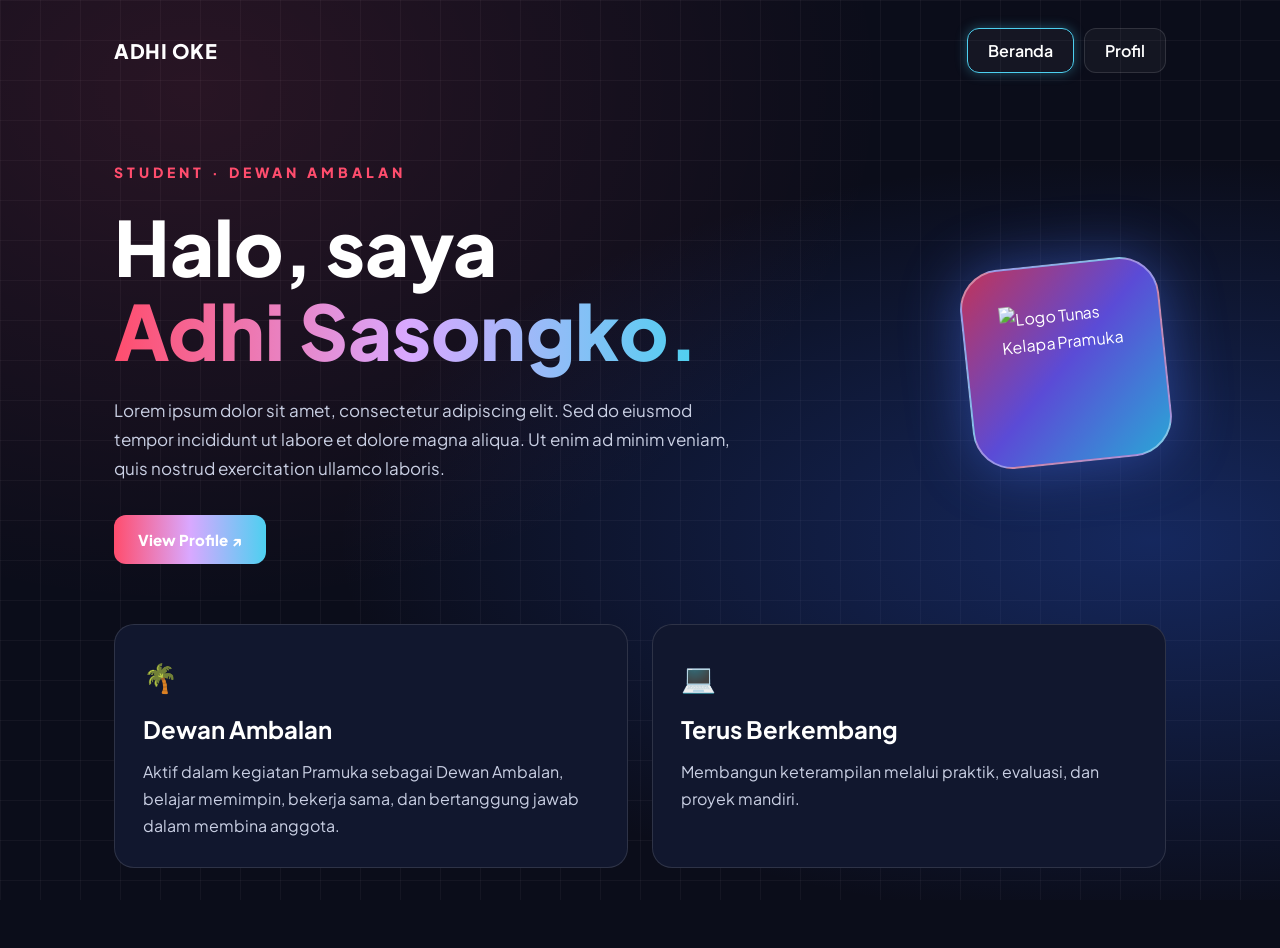
==== index.html @ 1aafddc0 "Add files via upload" ====
<!DOCTYPE html>
<html lang="id">
<head>
  <meta charset="UTF-8">
  <meta name="viewport" content="width=device-width, initial-scale=1.0">
  <title>Adhi Oke | Adhi Sasongko</title>
  <link rel="preconnect" href="https://fonts.googleapis.com">
  <link rel="preconnect" href="https://fonts.gstatic.com" crossorigin>
  <link href="https://fonts.googleapis.com/css2?family=Plus+Jakarta+Sans:wght@400;600;800&display=swap" rel="stylesheet">
  <link rel="stylesheet" href="style.css">
</head>
<body>

  <!-- NAVBAR -->
  <nav class="navbar">
    <a href="#" class="brand">ADHI OKE</a>
    <div class="menu">
      <a href="index.html" class="menu-btn aktif">Beranda</a>
      <a href="profil.html" class="menu-btn">Profil</a>
    </div>
  </nav>

  <!-- HERO -->
  <header class="hero">
    <div class="hero-teks">
      <p class="label">STUDENT · DEWAN AMBALAN</p>

      <h1>
        Halo, saya<br>
        <span class="gradasi">Adhi Sasongko.</span>
      </h1>

      <p class="deskripsi">
        Lorem ipsum dolor sit amet, consectetur adipiscing elit. Sed do eiusmod
        tempor incididunt ut labore et dolore magna aliqua. Ut enim ad minim
        veniam, quis nostrud exercitation ullamco laboris.
      </p>

      <div class="tombol">
        <a href="profil.html" class="btn btn-utama">View Profile ↗</a>
      </div>
    </div>

    <!-- LOGO TUNAS KELAPA -->
    <div class="logo-kotak" aria-label="Logo tunas kelapa">
      <img src="logo-pramuka.png" alt="Logo Tunas Kelapa Pramuka" style="width:100%;height:100%;display:block;object-fit:contain;">
    </div>
  </header>

  <!-- KARTU -->
  <section class="kartu-wrap" id="tentang">
    <article class="kartu">
      <div class="ikon">🌴</div>
      <h2>Dewan Ambalan</h2>
      <p>
        Aktif dalam kegiatan Pramuka sebagai Dewan Ambalan, belajar memimpin,
        bekerja sama, dan bertanggung jawab dalam membina anggota.
      </p>
    </article>

    <article class="kartu">
      <div class="ikon">💻</div>
      <h2>Terus Berkembang</h2>
      <p>
        Membangun keterampilan melalui praktik, evaluasi, dan proyek mandiri.
      </p>
    </article>
  </section>

</body>
</html>
---- style.css ----
* {
  margin: 0;
  padding: 0;
  box-sizing: border-box;
}

:root {
  --bg: #0b0d1a;
  --kartu: #11172e;
  --garis: rgba(255, 255, 255, 0.12);
  --teks: #ffffff;
  --teks-redup: #c9cfe3;
  --merah: #ff4d6d;
  --ungu: #d9a8ff;
  --biru: #4dd0f0;
  --gradasi: linear-gradient(90deg, var(--merah), var(--ungu), var(--biru));
}

html {
  scroll-behavior: smooth;
}

body {
  font-family: "Plus Jakarta Sans", Arial, sans-serif;
  color: var(--teks);
  line-height: 1.7;
  min-height: 100vh;
  background-color: var(--bg);
  /* cahaya + garis kotak-kotak */
  background-image:
    radial-gradient(ellipse at 15% 10%, rgba(255, 77, 109, 0.12), transparent 45%),
    radial-gradient(ellipse at 90% 60%, rgba(40, 90, 220, 0.35), transparent 50%),
    linear-gradient(rgba(255, 255, 255, 0.04) 1px, transparent 1px),
    linear-gradient(90deg, rgba(255, 255, 255, 0.04) 1px, transparent 1px);
  background-size: auto, auto, 40px 40px, 40px 40px;
  background-attachment: fixed;
}

a {
  color: inherit;
  text-decoration: none;
}

/* ---------- NAVBAR ---------- */
.navbar {
  max-width: 1100px;
  margin: 0 auto;
  padding: 28px 24px;
  display: flex;
  justify-content: space-between;
  align-items: center;
}

.brand {
  font-weight: 800;
  font-size: 20px;
  letter-spacing: 0.5px;
}

.menu-btn {
  display: inline-block;
  padding: 8px 20px;
  border-radius: 12px;
  font-weight: 600;
  border: 1px solid var(--garis);
  background: rgba(255, 255, 255, 0.04);
}

.menu-btn.aktif {
  border-color: var(--biru);
  box-shadow: 0 0 12px rgba(77, 208, 240, 0.35);
}

/* ---------- HERO ---------- */
.hero {
  max-width: 1100px;
  margin: 0 auto;
  padding: 60px 24px 40px;
  display: flex;
  align-items: center;
  justify-content: space-between;
  gap: 40px;
}

.hero-teks {
  max-width: 640px;
}

.label {
  color: var(--merah);
  font-weight: 800;
  font-size: 14px;
  letter-spacing: 4px;
  margin-bottom: 20px;
}

h1 {
  font-size: clamp(42px, 7vw, 76px);
  line-height: 1.1;
  font-weight: 800;
  margin-bottom: 24px;
}

.gradasi {
  background: var(--gradasi);
  -webkit-background-clip: text;
  background-clip: text;
  color: transparent;
}

.deskripsi {
  color: var(--teks-redup);
  font-size: 17px;
  margin-bottom: 32px;
}

.tombol {
  display: flex;
  gap: 12px;
  flex-wrap: wrap;
}

.btn {
  display: inline-block;
  padding: 12px 24px;
  border-radius: 12px;
  font-weight: 800;
  font-size: 15px;
}

.btn-utama {
  background: var(--gradasi);
  color: #fff;
  transition: transform 0.2s;
}

.btn-utama:hover {
  transform: translateY(-2px);
}

/* ---------- LOGO ---------- */
.logo-kotak {
  flex-shrink: 0;
  width: 200px;
  height: 200px;
  padding: 36px;
  border-radius: 40px;
  transform: rotate(-6deg);
  background: linear-gradient(135deg, #c0345a 0%, #5b4bd6 50%, #2aa6d6 100%);
  border: 2px solid rgba(255, 255, 255, 0.4);
  box-shadow: 0 0 60px rgba(77, 120, 255, 0.45);
}

.logo-kotak img {
  width: 100%;
  height: 100%;
}

/* ---------- KARTU ---------- */
.kartu-wrap {
  max-width: 1100px;
  margin: 0 auto;
  padding: 20px 24px 80px;
  display: grid;
  grid-template-columns: 1fr 1fr;
  gap: 24px;
}

.kartu {
  background: var(--kartu);
  border: 1px solid var(--garis);
  border-radius: 20px;
  padding: 28px;
}

.ikon {
  font-size: 28px;
  margin-bottom: 8px;
}

.kartu h2 {
  font-size: 24px;
  margin-bottom: 8px;
}

.kartu p {
  color: var(--teks-redup);
}

/* ---------- HP / LAYAR KECIL ---------- */
@media (max-width: 800px) {
  .hero {
    flex-direction: column-reverse;
    align-items: flex-start;
    padding-top: 30px;
  }

  .logo-kotak {
    width: 140px;
    height: 140px;
    padding: 26px;
    border-radius: 30px;
  }

  .kartu-wrap {
    grid-template-columns: 1fr;
  }
}

/* ===================== MENU & NAVBAR (tambahan) ===================== */
.navbar {
  flex-wrap: wrap;
  gap: 16px;
}

.menu {
  display: flex;
  gap: 10px;
  flex-wrap: wrap;
}

/* ===================== HALAMAN PROFIL ===================== */
.halaman {
  max-width: 700px;
  margin: 0 auto;
  padding: 30px 24px 40px;
}

.judul-halaman {
  font-size: clamp(36px, 8vw, 56px);
  margin-bottom: 16px;
}

.pengantar {
  color: var(--teks-redup);
  font-size: 17px;
  margin-bottom: 32px;
}

/* kartu foto */
.kartu-profil {
  text-align: center;
  padding: 32px 24px;
  margin-bottom: 24px;
  border-radius: 28px;
  border: 1px solid rgba(160, 120, 255, 0.5);
  background: linear-gradient(160deg, rgba(60, 30, 90, 0.5), rgba(15, 20, 50, 0.9));
}

.foto-profil {
  width: 200px;
  height: 200px;
  margin: 0 auto 20px;
  border-radius: 40px;
  overflow: hidden;
  border: 2px solid rgba(180, 140, 255, 0.7);
  box-shadow: 0 0 40px rgba(120, 90, 255, 0.4);
}

.foto-profil img {
  width: 100%;
  height: 100%;
  object-fit: cover;
  display: block;
}

.kartu-profil h2 {
  font-size: 30px;
  margin-bottom: 4px;
}

.sub {
  color: var(--teks-redup);
  margin-bottom: 16px;
}

.badge {
  display: inline-flex;
  align-items: center;
  gap: 8px;
  padding: 8px 18px;
  border-radius: 999px;
  color: #5dffb0;
  font-weight: 600;
  font-size: 15px;
  border: 1px solid rgba(93, 255, 176, 0.4);
  background: rgba(93, 255, 176, 0.08);
}

.badge i {
  width: 8px;
  height: 8px;
  border-radius: 50%;
  background: #5dffb0;
}

/* kartu informasi */
.kartu-info {
  background: var(--kartu);
  border: 1px solid var(--garis);
  border-radius: 28px;
  padding: 28px 28px 16px;
  margin-bottom: 28px;
}

.kartu-info h2 {
  font-size: 26px;
  margin-bottom: 12px;
}

.baris {
  display: flex;
  justify-content: space-between;
  gap: 16px;
  padding: 16px 0;
  border-bottom: 1px solid var(--garis);
}

.baris:last-child {
  border-bottom: none;
}

.baris dt {
  color: var(--teks-redup);
}

.baris dd {
  text-align: right;
  font-weight: 600;
}

.btn-outline {
  border: 1px solid var(--garis);
  background: rgba(255, 255, 255, 0.04);
}

.btn-outline:hover {
  border-color: var(--biru);
}

.footer {
  text-align: center;
  color: var(--teks-redup);
  font-size: 14px;
  padding: 28px 20px;
  border-top: 1px solid var(--garis);
}
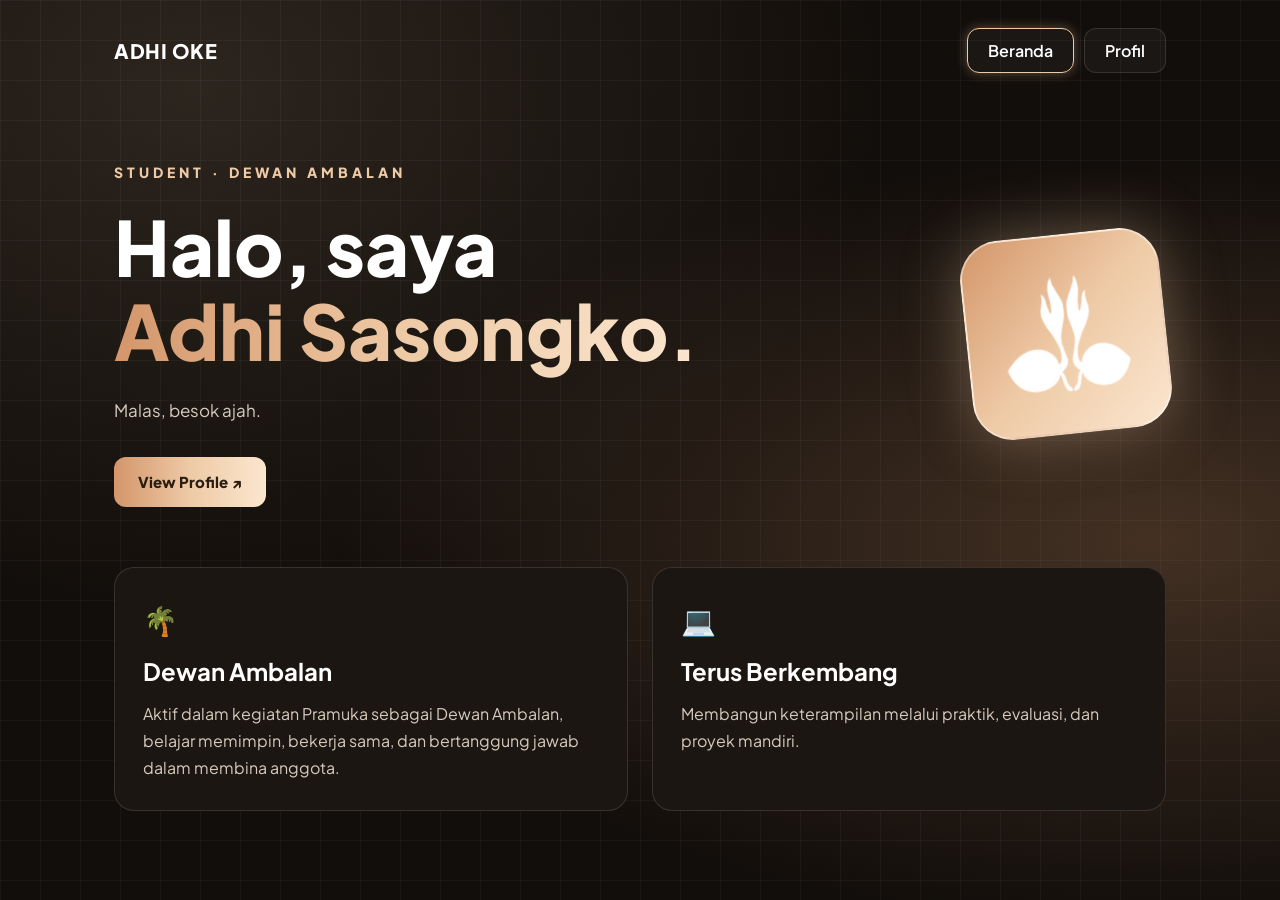
==== commit b425f8f6: "Update paragraph text in index.html" ====
--- a/index.html
+++ b/index.html
@@ -31,9 +31,7 @@
       </h1>
 
       <p class="deskripsi">
-        Lorem ipsum dolor sit amet, consectetur adipiscing elit. Sed do eiusmod
-        tempor incididunt ut labore et dolore magna aliqua. Ut enim ad minim
-        veniam, quis nostrud exercitation ullamco laboris.
+        Malas, besok ajah.
       </p>
 
       <div class="tombol">
--- a/style.css
+++ b/style.css
@@ -5,15 +5,15 @@
 }
 
 :root {
-  --bg: #0b0d1a;
-  --kartu: #11172e;
+  --bg: #120e0b;
+  --kartu: #1c1612;
   --garis: rgba(255, 255, 255, 0.12);
   --teks: #ffffff;
-  --teks-redup: #c9cfe3;
-  --merah: #ff4d6d;
-  --ungu: #d9a8ff;
-  --biru: #4dd0f0;
-  --gradasi: linear-gradient(90deg, var(--merah), var(--ungu), var(--biru));
+  --teks-redup: #d6cabd;
+  --utama: #EECAA6;          /* warna utama */
+  --utama-gelap: #d4966a;
+  --utama-terang: #fbe6cf;
+  --gradasi: linear-gradient(90deg, var(--utama-gelap), var(--utama), var(--utama-terang));
 }
 
 html {
@@ -28,8 +28,8 @@
   background-color: var(--bg);
   /* cahaya + garis kotak-kotak */
   background-image:
-    radial-gradient(ellipse at 15% 10%, rgba(255, 77, 109, 0.12), transparent 45%),
-    radial-gradient(ellipse at 90% 60%, rgba(40, 90, 220, 0.35), transparent 50%),
+    radial-gradient(ellipse at 15% 10%, rgba(238, 202, 166, 0.12), transparent 45%),
+    radial-gradient(ellipse at 90% 60%, rgba(212, 150, 106, 0.25), transparent 50%),
     linear-gradient(rgba(255, 255, 255, 0.04) 1px, transparent 1px),
     linear-gradient(90deg, rgba(255, 255, 255, 0.04) 1px, transparent 1px);
   background-size: auto, auto, 40px 40px, 40px 40px;
@@ -67,8 +67,8 @@
 }
 
 .menu-btn.aktif {
-  border-color: var(--biru);
-  box-shadow: 0 0 12px rgba(77, 208, 240, 0.35);
+  border-color: var(--utama);
+  box-shadow: 0 0 12px rgba(238, 202, 166, 0.35);
 }
 
 /* ---------- HERO ---------- */
@@ -87,7 +87,7 @@
 }
 
 .label {
-  color: var(--merah);
+  color: var(--utama);
   font-weight: 800;
   font-size: 14px;
   letter-spacing: 4px;
@@ -130,7 +130,7 @@
 
 .btn-utama {
   background: var(--gradasi);
-  color: #fff;
+  color: #2a1d12;
   transition: transform 0.2s;
 }
 
@@ -146,9 +146,9 @@
   padding: 36px;
   border-radius: 40px;
   transform: rotate(-6deg);
-  background: linear-gradient(135deg, #c0345a 0%, #5b4bd6 50%, #2aa6d6 100%);
+  background: linear-gradient(135deg, #d4966a 0%, #EECAA6 50%, #fbe6cf 100%);
   border: 2px solid rgba(255, 255, 255, 0.4);
-  box-shadow: 0 0 60px rgba(77, 120, 255, 0.45);
+  box-shadow: 0 0 60px rgba(238, 202, 166, 0.35);
 }
 
 .logo-kotak img {
@@ -243,8 +243,8 @@
   padding: 32px 24px;
   margin-bottom: 24px;
   border-radius: 28px;
-  border: 1px solid rgba(160, 120, 255, 0.5);
-  background: linear-gradient(160deg, rgba(60, 30, 90, 0.5), rgba(15, 20, 50, 0.9));
+  border: 1px solid rgba(238, 202, 166, 0.5);
+  background: linear-gradient(160deg, rgba(90, 60, 35, 0.5), rgba(25, 18, 12, 0.9));
 }
 
 .foto-profil {
@@ -253,8 +253,8 @@
   margin: 0 auto 20px;
   border-radius: 40px;
   overflow: hidden;
-  border: 2px solid rgba(180, 140, 255, 0.7);
-  box-shadow: 0 0 40px rgba(120, 90, 255, 0.4);
+  border: 2px solid rgba(238, 202, 166, 0.7);
+  box-shadow: 0 0 40px rgba(238, 202, 166, 0.3);
 }
 
 .foto-profil img {
@@ -335,7 +335,7 @@
 }
 
 .btn-outline:hover {
-  border-color: var(--biru);
+  border-color: var(--utama);
 }
 
 .footer {
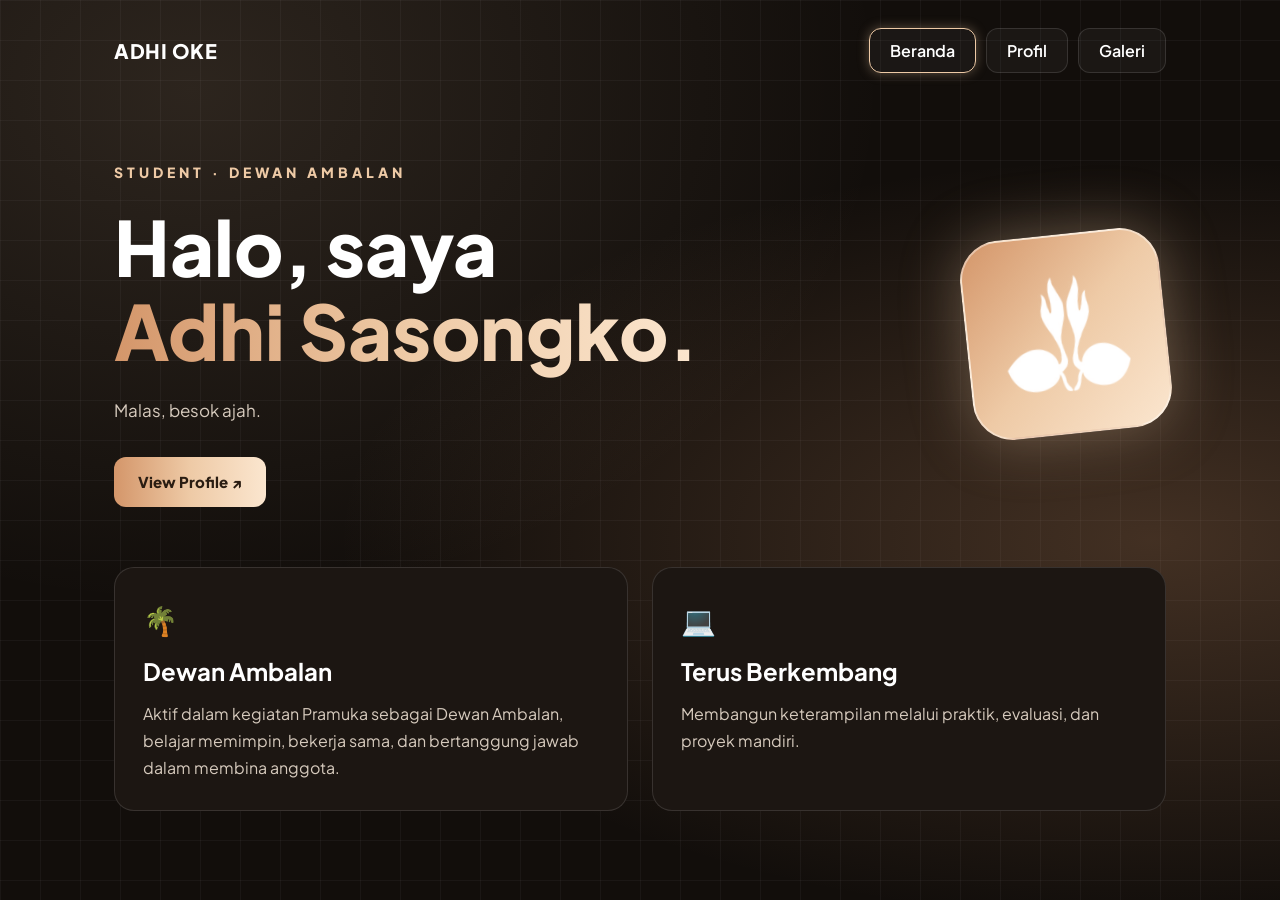
==== commit 8a06345c: "Add files via upload" ====
--- a/index.html
+++ b/index.html
@@ -17,6 +17,7 @@
     <div class="menu">
       <a href="index.html" class="menu-btn aktif">Beranda</a>
       <a href="profil.html" class="menu-btn">Profil</a>
+      <a href="gallery.html" class="menu-btn">Galeri</a>
     </div>
   </nav>
 
--- a/style.css
+++ b/style.css
@@ -345,3 +345,65 @@
   padding: 28px 20px;
   border-top: 1px solid var(--garis);
 }
+
+/* ===================== HALAMAN GALERI ===================== */
+.halaman-lebar {
+  max-width: 1100px;
+}
+
+.galeri {
+  display: grid;
+  grid-template-columns: repeat(auto-fill, minmax(240px, 1fr));
+  gap: 16px;
+  margin-bottom: 40px;
+}
+
+.foto-item {
+  background: var(--kartu);
+  border: 1px solid var(--garis);
+  border-radius: 20px;
+  overflow: hidden;
+  transition: transform 0.2s, border-color 0.2s;
+}
+
+.foto-item:hover {
+  transform: translateY(-4px);
+  border-color: var(--utama);
+}
+
+.foto-item img {
+  width: 100%;
+  aspect-ratio: 1 / 1;
+  object-fit: cover;
+  display: block;
+  cursor: pointer;
+}
+
+.foto-item figcaption {
+  padding: 12px 16px;
+  font-size: 14px;
+  color: var(--teks-redup);
+}
+
+/* foto besar saat diklik */
+.lightbox {
+  display: none;
+  position: fixed;
+  inset: 0;
+  z-index: 999;
+  background: rgba(0, 0, 0, 0.88);
+  justify-content: center;
+  align-items: center;
+  padding: 20px;
+}
+
+.lightbox.tampil {
+  display: flex;
+}
+
+.lightbox img {
+  max-width: 100%;
+  max-height: 100%;
+  border-radius: 16px;
+  border: 2px solid rgba(238, 202, 166, 0.7);
+}
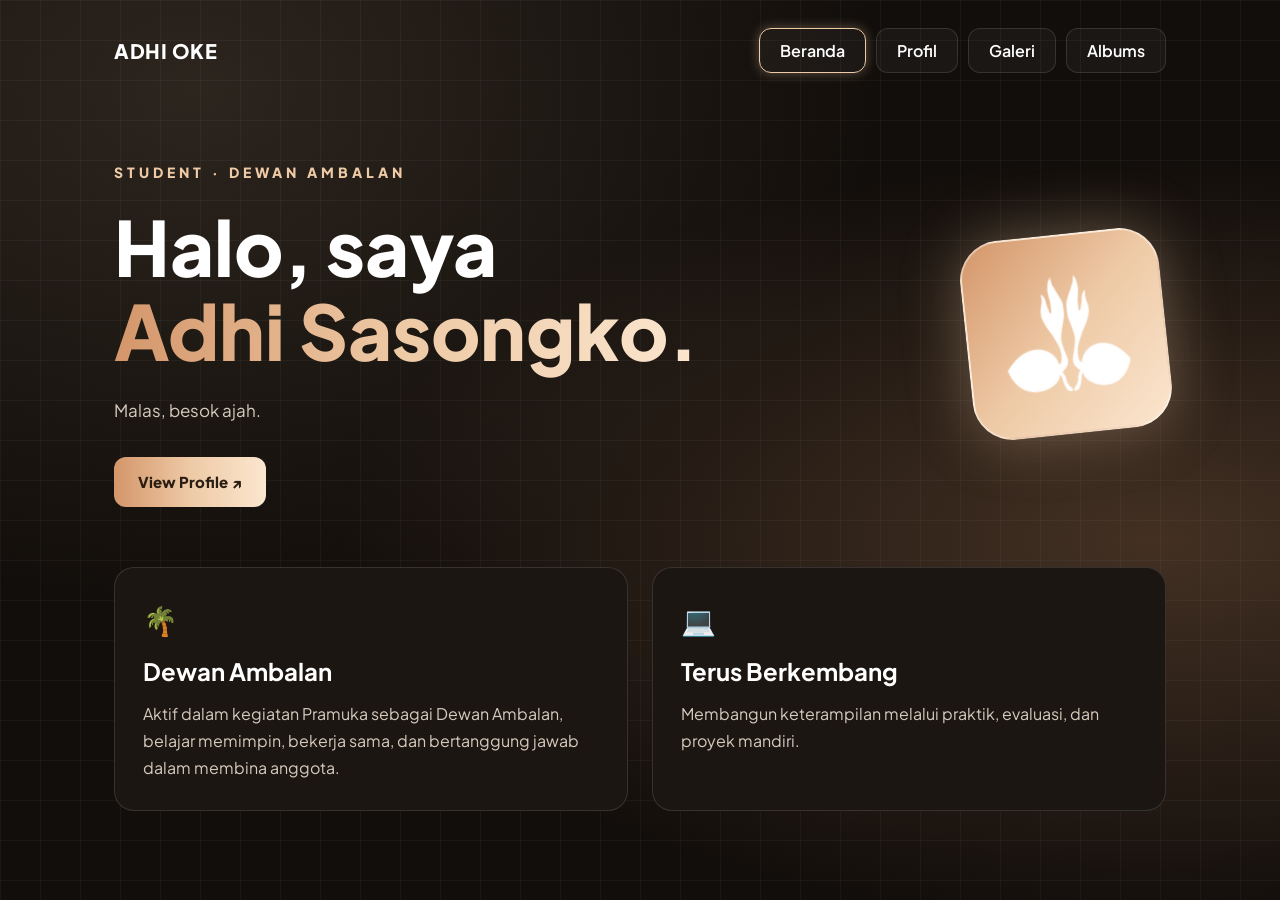
==== commit d8b68399: "Add files via upload" ====
--- a/index.html
+++ b/index.html
@@ -3,7 +3,7 @@
 <head>
   <meta charset="UTF-8">
   <meta name="viewport" content="width=device-width, initial-scale=1.0">
-  <title>Adhi Oke | Adhi Sasongko</title>
+  <title>HAYYUK BRO GASKEN CUY YAHAHAHAHA</title>
   <link rel="preconnect" href="https://fonts.googleapis.com">
   <link rel="preconnect" href="https://fonts.gstatic.com" crossorigin>
   <link href="https://fonts.googleapis.com/css2?family=Plus+Jakarta+Sans:wght@400;600;800&display=swap" rel="stylesheet">
@@ -18,6 +18,7 @@
       <a href="index.html" class="menu-btn aktif">Beranda</a>
       <a href="profil.html" class="menu-btn">Profil</a>
       <a href="gallery.html" class="menu-btn">Galeri</a>
+      <a href="albums.html" class="menu-btn">Albums</a>
     </div>
   </nav>
 
--- a/style.css
+++ b/style.css
@@ -337,6 +337,9 @@
 .btn-outline:hover {
   border-color: var(--utama);
 }
+.btn-kanan {
+  margin-left: auto;
+}
 
 .footer {
   text-align: center;
@@ -407,3 +410,168 @@
   border-radius: 16px;
   border: 2px solid rgba(238, 202, 166, 0.7);
 }
+
+/* ===================== HALAMAN ALBUMS ===================== */
+.album-grid {
+  display: grid;
+  grid-template-columns: repeat(auto-fill, minmax(190px, 1fr));
+  gap: 16px;
+  margin-bottom: 40px;
+}
+
+.album-item {
+  background: var(--kartu);
+  border: 1px solid var(--garis);
+  border-radius: 20px;
+  overflow: hidden;
+  padding: 0;
+  text-align: left;
+  color: inherit;
+  font: inherit;
+  cursor: pointer;
+  transition: transform 0.2s, border-color 0.2s;
+}
+
+.album-item:hover,
+.album-item:focus-visible {
+  transform: translateY(-4px);
+  border-color: var(--utama);
+  outline: none;
+}
+
+.album-item img {
+  width: 100%;
+  aspect-ratio: 1 / 1;
+  object-fit: cover;
+  display: block;
+  background: #2a211a;
+}
+
+.album-item .album-info {
+  padding: 12px 16px 14px;
+}
+
+.album-item strong {
+  display: block;
+  font-size: 15px;
+  line-height: 1.4;
+}
+
+.album-item span {
+  display: block;
+  font-size: 13px;
+  color: var(--teks-redup);
+}
+
+/* jendela detail album */
+.modal {
+  display: none;
+  position: fixed;
+  inset: 0;
+  z-index: 999;
+  background: rgba(0, 0, 0, 0.85);
+  justify-content: center;
+  align-items: center;
+  padding: 16px;
+}
+
+.modal.tampil {
+  display: flex;
+}
+
+.modal-isi {
+  position: relative;
+  width: 100%;
+  max-width: 460px;
+  max-height: 100%;
+  overflow-y: auto;
+  background: var(--kartu);
+  border: 1px solid rgba(238, 202, 166, 0.5);
+  border-radius: 28px;
+  padding: 24px;
+  box-shadow: 0 0 60px rgba(238, 202, 166, 0.2);
+  animation: modal-muncul 0.22s ease-out;
+}
+
+@keyframes modal-muncul {
+  from { opacity: 0; transform: translateY(16px) scale(0.97); }
+  to   { opacity: 1; transform: none; }
+}
+
+.modal-tutup {
+  position: absolute;
+  top: 14px;
+  right: 14px;
+  width: 38px;
+  height: 38px;
+  border-radius: 12px;
+  border: 1px solid var(--garis);
+  background: rgba(0, 0, 0, 0.55);
+  color: var(--teks);
+  font-size: 18px;
+  cursor: pointer;
+}
+
+.modal-tutup:hover {
+  border-color: var(--utama);
+}
+
+.modal-cover {
+  width: 100%;
+  aspect-ratio: 1 / 1;
+  object-fit: cover;
+  display: block;
+  border-radius: 18px;
+  margin-bottom: 18px;
+  background: #2a211a;
+}
+
+.modal-isi h2 {
+  font-size: 26px;
+  line-height: 1.25;
+}
+
+.modal-artist {
+  color: var(--utama);
+  font-weight: 600;
+  margin-bottom: 12px;
+}
+
+.modal-deskripsi {
+  color: var(--teks-redup);
+  margin-bottom: 18px;
+}
+
+.modal-isi h3 {
+  font-size: 16px;
+  margin-bottom: 6px;
+}
+
+.tracklist {
+  margin: 0 0 22px 22px;
+  color: var(--teks-redup);
+}
+
+.tracklist li {
+  padding: 4px 0;
+  border-bottom: 1px solid var(--garis);
+}
+
+.tracklist li:last-child {
+  border-bottom: none;
+}
+
+.btn-spotify {
+  display: block;
+  text-align: center;
+  background: #1db954;
+  color: #04200d;
+}
+
+.btn-spotify:hover {
+  filter: brightness(1.08);
+}
+
+@media (prefers-reduced-motion: reduce) {
+  .modal-isi { animation: none; }
+}
